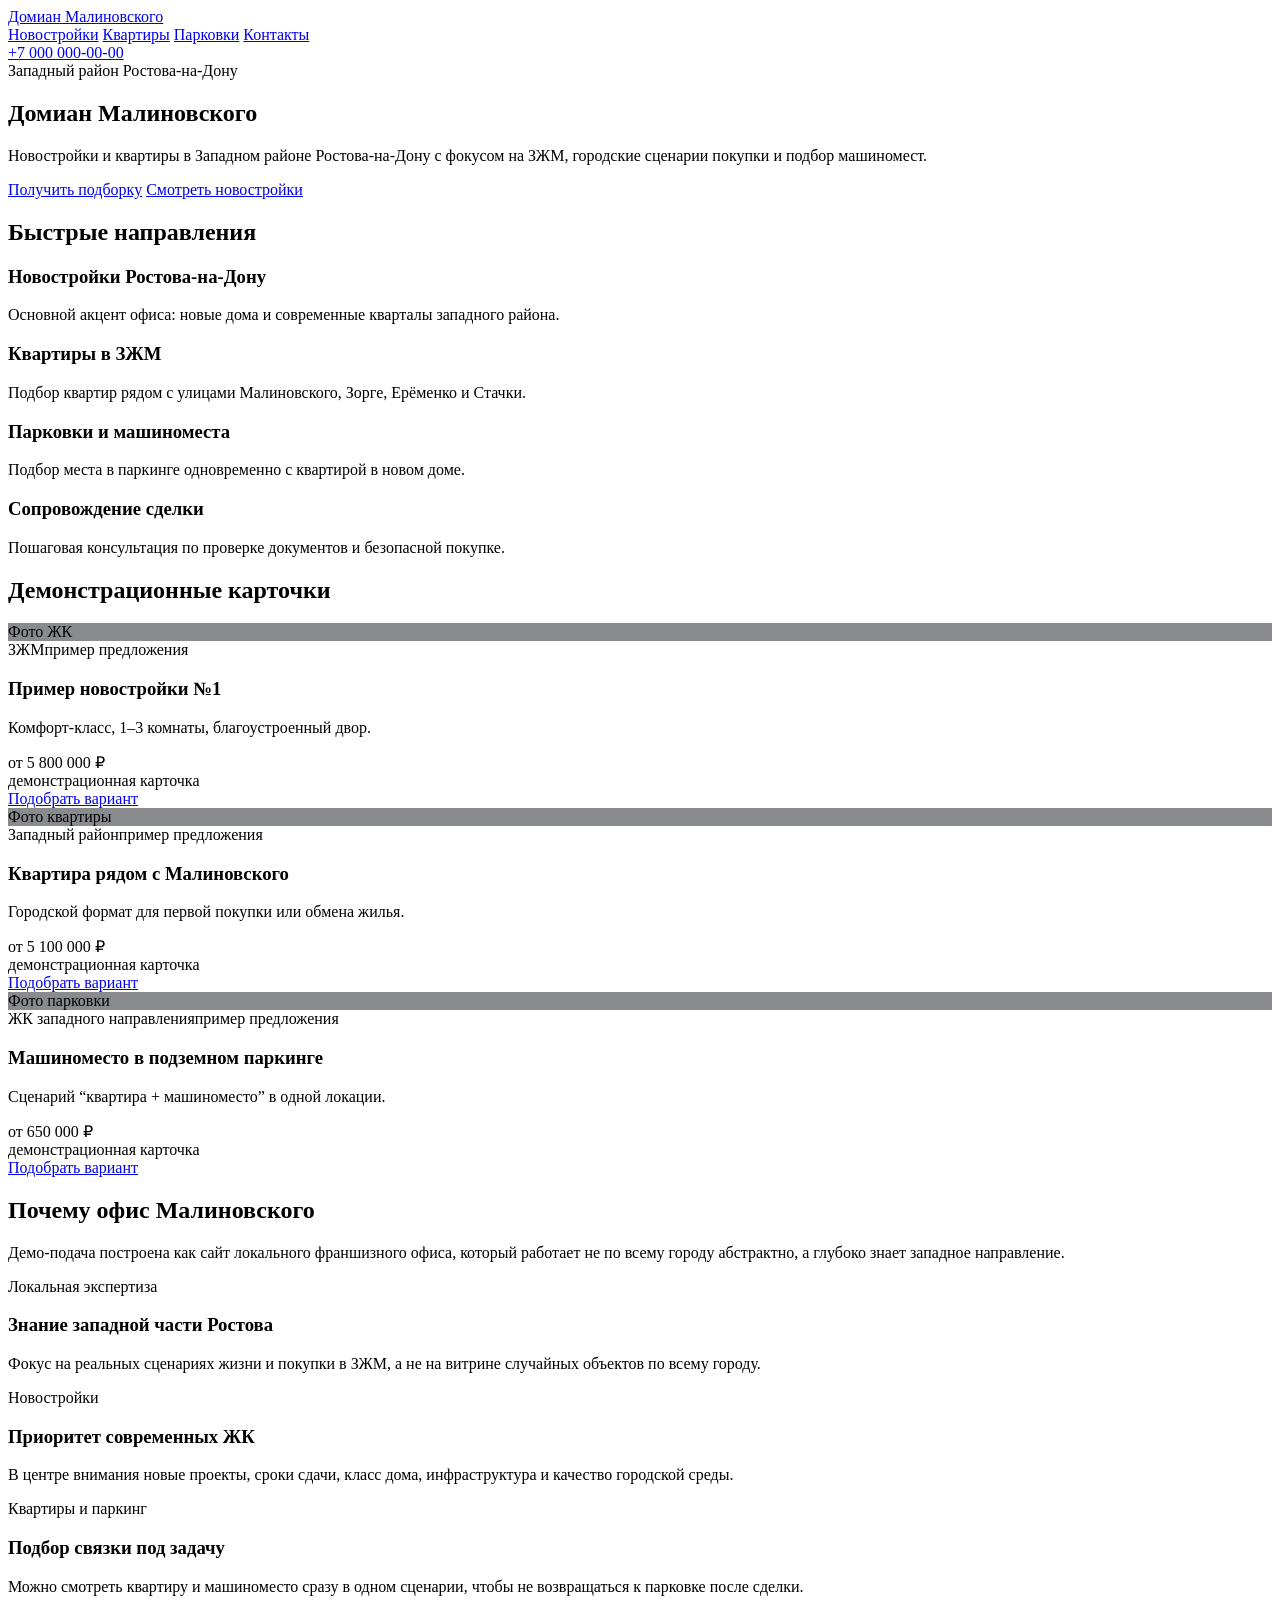
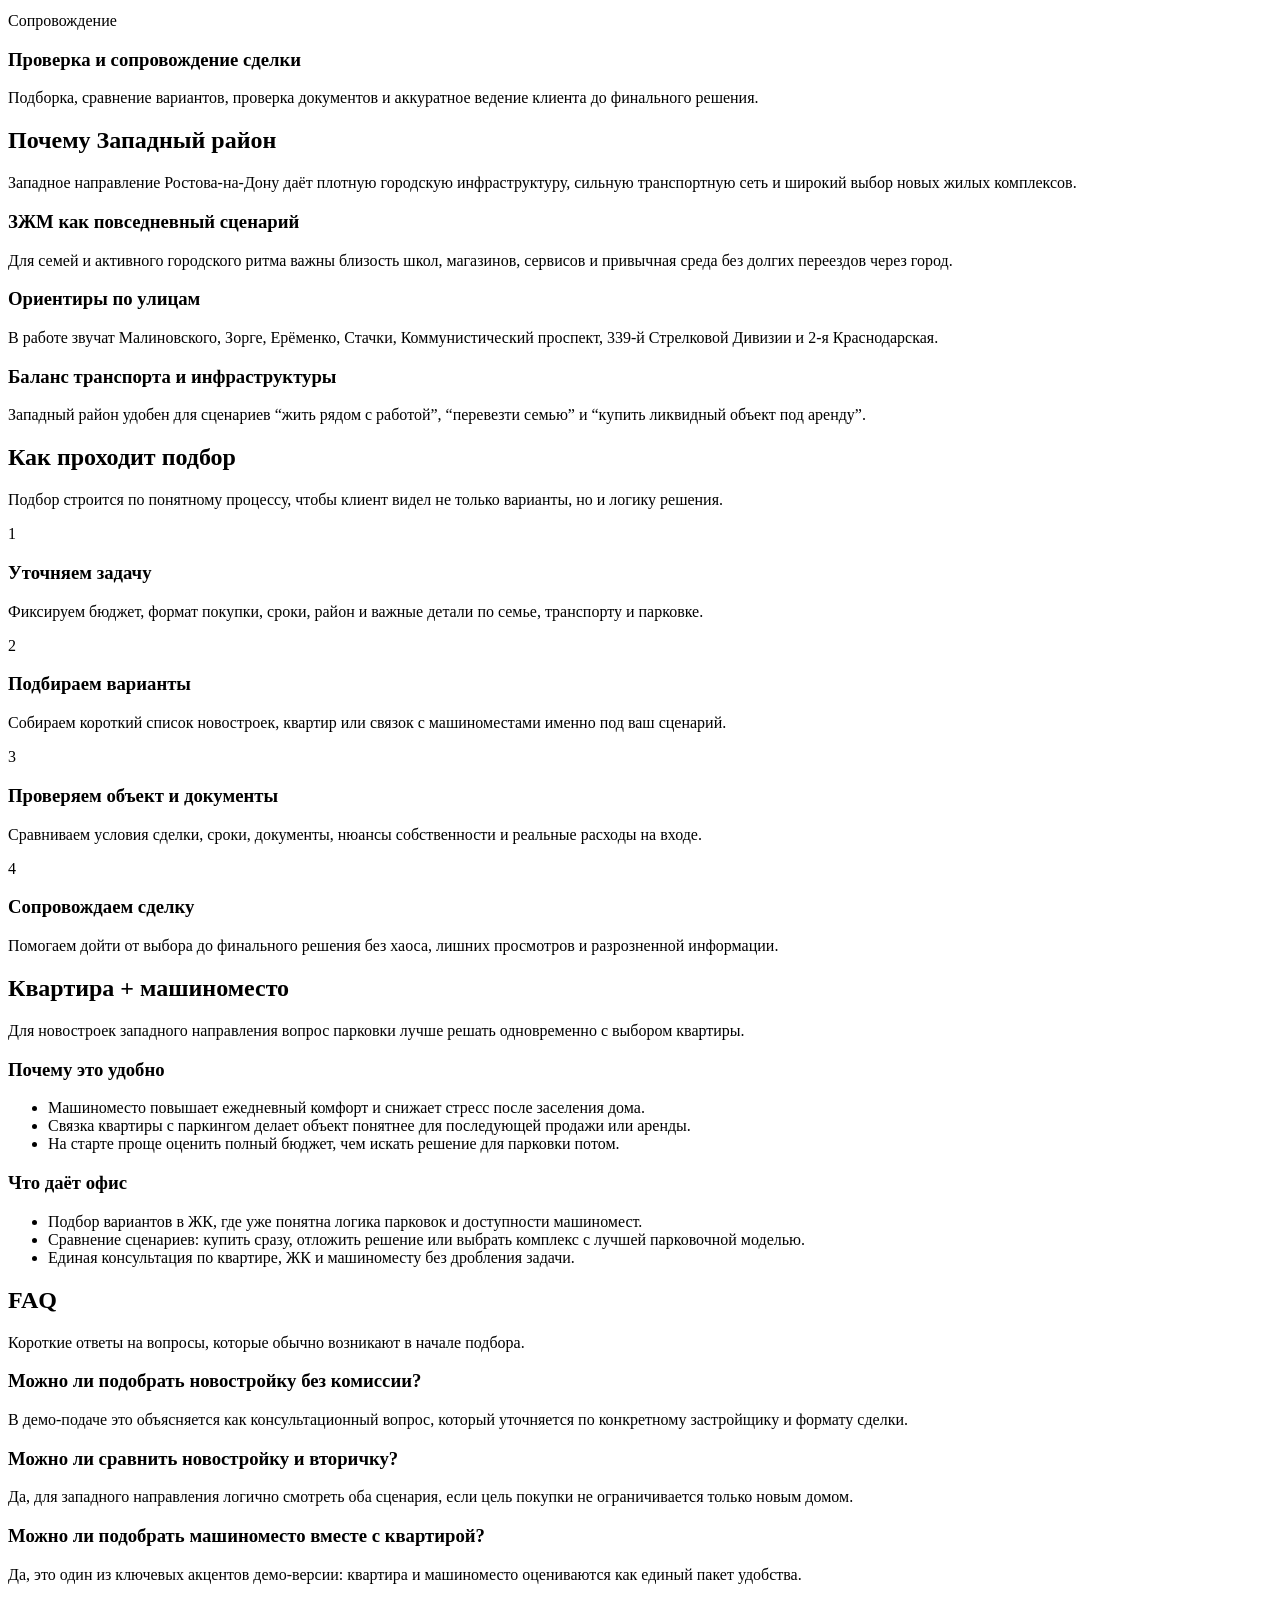
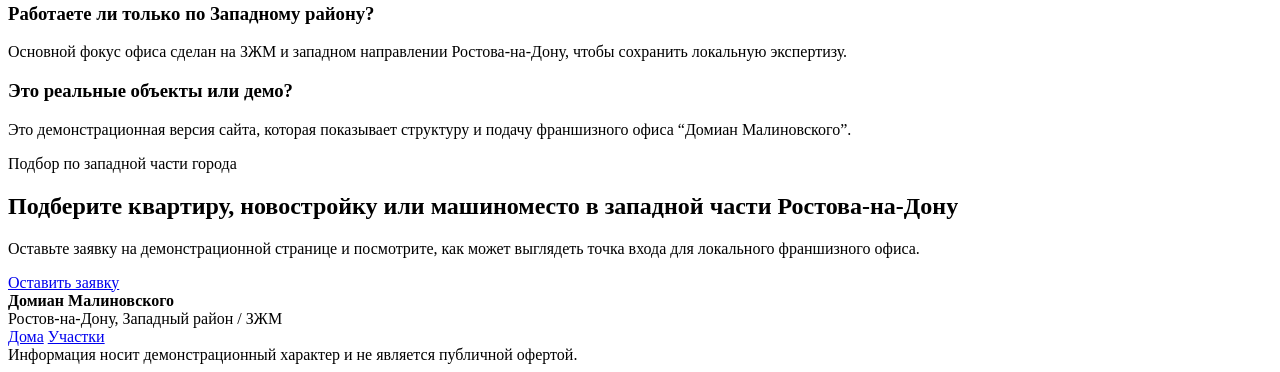
==== index.html @ feadd596 "mal" ====
<!doctype html>
<html lang="ru">
<head>
  <meta charset="UTF-8">
  <meta name="viewport" content="width=device-width,initial-scale=1">
  <title>Домиан Малиновского — новостройки и квартиры в ЗЖМ</title>
  <meta name="description" content="Домиан Малиновского: новостройки, квартиры и машиноместа в Западном районе Ростова-на-Дону.">
  <link rel="stylesheet" href="assets/css/demo-malinovskogo.css">
</head>
<body class="page-home">
  <header class="site-header">
    <div class="container site-header__row">
      <a class="logo" href="index.html">Домиан Малиновского</a>
      <nav class="nav" aria-label="Основная навигация">
        <a href="newbuilds.html">Новостройки</a>
        <a href="apartments.html">Квартиры</a>
        <a href="parkings.html">Парковки</a>
        <a href="contacts.html">Контакты</a>
      </nav>
      <a class="contact" href="tel:+70000000000">+7 000 000-00-00</a>
    </div>
  </header>

  <main>
    <section class="page-hero hero-cover">
      <div class="container page-hero__content hero-cover__content">
        <span class="eyebrow">Западный район Ростова-на-Дону</span>
        <h1>Домиан Малиновского</h1>
        <p class="lead">Новостройки и квартиры в Западном районе Ростова-на-Дону с фокусом на ЗЖМ, городские сценарии покупки и подбор машиномест.</p>
        <div class="btn-row">
          <a class="btn" href="contacts.html#request">Получить подборку</a>
          <a class="btn secondary" href="newbuilds.html">Смотреть новостройки</a>
        </div>
      </div>
    </section>

    <section class="section legacy-intro">
      <div class="container">
        <h2>Быстрые направления</h2>
        <div class="grid grid-4">
          <article class="feature-card"><h3>Новостройки Ростова-на-Дону</h3><p>Основной акцент офиса: новые дома и современные кварталы западного района.</p></article>
          <article class="feature-card"><h3>Квартиры в ЗЖМ</h3><p>Подбор квартир рядом с улицами Малиновского, Зорге, Ерёменко и Стачки.</p></article>
          <article class="feature-card"><h3>Парковки и машиноместа</h3><p>Подбор места в паркинге одновременно с квартирой в новом доме.</p></article>
          <article class="feature-card"><h3>Сопровождение сделки</h3><p>Пошаговая консультация по проверке документов и безопасной покупке.</p></article>
        </div>
      </div>
    </section>

    <section class="section">
      <div class="container">
        <h2>Демонстрационные карточки</h2>
        <div class="grid grid-3">
          <article class="feature-card object-card">
            <div class="object-card__img has-photo" style="background-image:linear-gradient(rgba(8,12,20,.48),rgba(8,12,20,.48)),url('https://images.pexels.com/photos/1918291/pexels-photo-1918291.jpeg?auto=compress&cs=tinysrgb&w=1200');">Фото ЖК</div>
            <div class="tag-row"><span class="tag">ЗЖМ</span><span class="tag">пример предложения</span></div>
            <h3>Пример новостройки №1</h3>
            <p>Комфорт-класс, 1–3 комнаты, благоустроенный двор.</p>
            <div class="object-card__price">от 5 800 000 ₽</div>
            <div class="object-card__note">демонстрационная карточка</div>
            <a class="btn" href="contacts.html#request">Подобрать вариант</a>
          </article>
          <article class="feature-card object-card">
            <div class="object-card__img has-photo" style="background-image:linear-gradient(rgba(8,12,20,.48),rgba(8,12,20,.48)),url('https://images.pexels.com/photos/1396122/pexels-photo-1396122.jpeg?auto=compress&cs=tinysrgb&w=1200');">Фото квартиры</div>
            <div class="tag-row"><span class="tag">Западный район</span><span class="tag">пример предложения</span></div>
            <h3>Квартира рядом с Малиновского</h3>
            <p>Городской формат для первой покупки или обмена жилья.</p>
            <div class="object-card__price">от 5 100 000 ₽</div>
            <div class="object-card__note">демонстрационная карточка</div>
            <a class="btn" href="contacts.html#request">Подобрать вариант</a>
          </article>
          <article class="feature-card object-card">
            <div class="object-card__img has-photo" style="background-image:linear-gradient(rgba(8,12,20,.48),rgba(8,12,20,.48)),url('https://images.pexels.com/photos/753876/pexels-photo-753876.jpeg?auto=compress&cs=tinysrgb&w=1200');">Фото парковки</div>
            <div class="tag-row"><span class="tag">ЖК западного направления</span><span class="tag">пример предложения</span></div>
            <h3>Машиноместо в подземном паркинге</h3>
            <p>Сценарий “квартира + машиноместо” в одной локации.</p>
            <div class="object-card__price">от 650 000 ₽</div>
            <div class="object-card__note">демонстрационная карточка</div>
            <a class="btn" href="contacts.html#request">Подобрать вариант</a>
          </article>
        </div>
      </div>
    </section>

    <section class="section content-section">
      <div class="container">
        <div class="section-header">
          <h2>Почему офис Малиновского</h2>
          <p class="lead">Демо-подача построена как сайт локального франшизного офиса, который работает не по всему городу абстрактно, а глубоко знает западное направление.</p>
        </div>
        <div class="grid grid-4 feature-grid">
          <article class="feature-card">
            <span class="tagline">Локальная экспертиза</span>
            <h3>Знание западной части Ростова</h3>
            <p>Фокус на реальных сценариях жизни и покупки в ЗЖМ, а не на витрине случайных объектов по всему городу.</p>
          </article>
          <article class="feature-card">
            <span class="tagline">Новостройки</span>
            <h3>Приоритет современных ЖК</h3>
            <p>В центре внимания новые проекты, сроки сдачи, класс дома, инфраструктура и качество городской среды.</p>
          </article>
          <article class="feature-card">
            <span class="tagline">Квартиры и паркинг</span>
            <h3>Подбор связки под задачу</h3>
            <p>Можно смотреть квартиру и машиноместо сразу в одном сценарии, чтобы не возвращаться к парковке после сделки.</p>
          </article>
          <article class="feature-card">
            <span class="tagline">Сопровождение</span>
            <h3>Проверка и сопровождение сделки</h3>
            <p>Подборка, сравнение вариантов, проверка документов и аккуратное ведение клиента до финального решения.</p>
          </article>
        </div>
      </div>
    </section>

    <section class="section">
      <div class="container">
        <div class="section-header">
          <h2>Почему Западный район</h2>
          <p class="lead">Западное направление Ростова-на-Дону даёт плотную городскую инфраструктуру, сильную транспортную сеть и широкий выбор новых жилых комплексов.</p>
        </div>
        <div class="grid grid-3">
          <article class="feature-card">
            <h3>ЗЖМ как повседневный сценарий</h3>
            <p>Для семей и активного городского ритма важны близость школ, магазинов, сервисов и привычная среда без долгих переездов через город.</p>
          </article>
          <article class="feature-card">
            <h3>Ориентиры по улицам</h3>
            <p>В работе звучат Малиновского, Зорге, Ерёменко, Стачки, Коммунистический проспект, 339-й Стрелковой Дивизии и 2-я Краснодарская.</p>
          </article>
          <article class="feature-card">
            <h3>Баланс транспорта и инфраструктуры</h3>
            <p>Западный район удобен для сценариев “жить рядом с работой”, “перевезти семью” и “купить ликвидный объект под аренду”.</p>
          </article>
        </div>
      </div>
    </section>

    <section class="section content-section">
      <div class="container">
        <div class="section-header">
          <h2>Как проходит подбор</h2>
          <p class="lead">Подбор строится по понятному процессу, чтобы клиент видел не только варианты, но и логику решения.</p>
        </div>
        <div class="steps">
          <article class="step-card">
            <div class="step-card__num">1</div>
            <h3>Уточняем задачу</h3>
            <p>Фиксируем бюджет, формат покупки, сроки, район и важные детали по семье, транспорту и парковке.</p>
          </article>
          <article class="step-card">
            <div class="step-card__num">2</div>
            <h3>Подбираем варианты</h3>
            <p>Собираем короткий список новостроек, квартир или связок с машиноместами именно под ваш сценарий.</p>
          </article>
          <article class="step-card">
            <div class="step-card__num">3</div>
            <h3>Проверяем объект и документы</h3>
            <p>Сравниваем условия сделки, сроки, документы, нюансы собственности и реальные расходы на входе.</p>
          </article>
          <article class="step-card">
            <div class="step-card__num">4</div>
            <h3>Сопровождаем сделку</h3>
            <p>Помогаем дойти от выбора до финального решения без хаоса, лишних просмотров и разрозненной информации.</p>
          </article>
        </div>
      </div>
    </section>

    <section class="section">
      <div class="container">
        <div class="section-header">
          <h2>Квартира + машиноместо</h2>
          <p class="lead">Для новостроек западного направления вопрос парковки лучше решать одновременно с выбором квартиры.</p>
        </div>
        <div class="grid grid-2">
          <article class="comparison-card">
            <h3>Почему это удобно</h3>
            <ul class="check-list">
              <li>Машиноместо повышает ежедневный комфорт и снижает стресс после заселения дома.</li>
              <li>Связка квартиры с паркингом делает объект понятнее для последующей продажи или аренды.</li>
              <li>На старте проще оценить полный бюджет, чем искать решение для парковки потом.</li>
            </ul>
          </article>
          <article class="comparison-card">
            <h3>Что даёт офис</h3>
            <ul class="check-list">
              <li>Подбор вариантов в ЖК, где уже понятна логика парковок и доступности машиномест.</li>
              <li>Сравнение сценариев: купить сразу, отложить решение или выбрать комплекс с лучшей парковочной моделью.</li>
              <li>Единая консультация по квартире, ЖК и машиноместу без дробления задачи.</li>
            </ul>
          </article>
        </div>
      </div>
    </section>

    <section class="section content-section">
      <div class="container">
        <div class="section-header">
          <h2>FAQ</h2>
          <p class="lead">Короткие ответы на вопросы, которые обычно возникают в начале подбора.</p>
        </div>
        <div class="faq">
          <article class="faq-item">
            <h3>Можно ли подобрать новостройку без комиссии?</h3>
            <p>В демо-подаче это объясняется как консультационный вопрос, который уточняется по конкретному застройщику и формату сделки.</p>
          </article>
          <article class="faq-item">
            <h3>Можно ли сравнить новостройку и вторичку?</h3>
            <p>Да, для западного направления логично смотреть оба сценария, если цель покупки не ограничивается только новым домом.</p>
          </article>
          <article class="faq-item">
            <h3>Можно ли подобрать машиноместо вместе с квартирой?</h3>
            <p>Да, это один из ключевых акцентов демо-версии: квартира и машиноместо оцениваются как единый пакет удобства.</p>
          </article>
          <article class="faq-item">
            <h3>Работаете ли только по Западному району?</h3>
            <p>Основной фокус офиса сделан на ЗЖМ и западном направлении Ростова-на-Дону, чтобы сохранить локальную экспертизу.</p>
          </article>
          <article class="faq-item">
            <h3>Это реальные объекты или демо?</h3>
            <p>Это демонстрационная версия сайта, которая показывает структуру и подачу франшизного офиса “Домиан Малиновского”.</p>
          </article>
        </div>
      </div>
    </section>

    <section class="prefooter-cover">
      <div class="container prefooter-cover__inner">
        <span class="eyebrow">Подбор по западной части города</span>
        <h2>Подберите квартиру, новостройку или машиноместо в западной части Ростова-на-Дону</h2>
        <p class="lead">Оставьте заявку на демонстрационной странице и посмотрите, как может выглядеть точка входа для локального франшизного офиса.</p>
        <div class="btn-row">
          <a class="btn" href="contacts.html#request">Оставить заявку</a>
        </div>
      </div>
    </section>
  </main>

  <footer class="footer">
    <div class="container footer__row">
      <div>
        <strong>Домиан Малиновского</strong><br>
        <span class="small">Ростов-на-Дону, Западный район / ЗЖМ</span>
        <div class="other-links">
          <a href="houses.html">Дома</a>
          <a href="lands.html">Участки</a>
        </div>
      </div>
      <div class="small">Информация носит демонстрационный характер и не является публичной офертой.</div>
    </div>
  </footer>
</body>
</html>
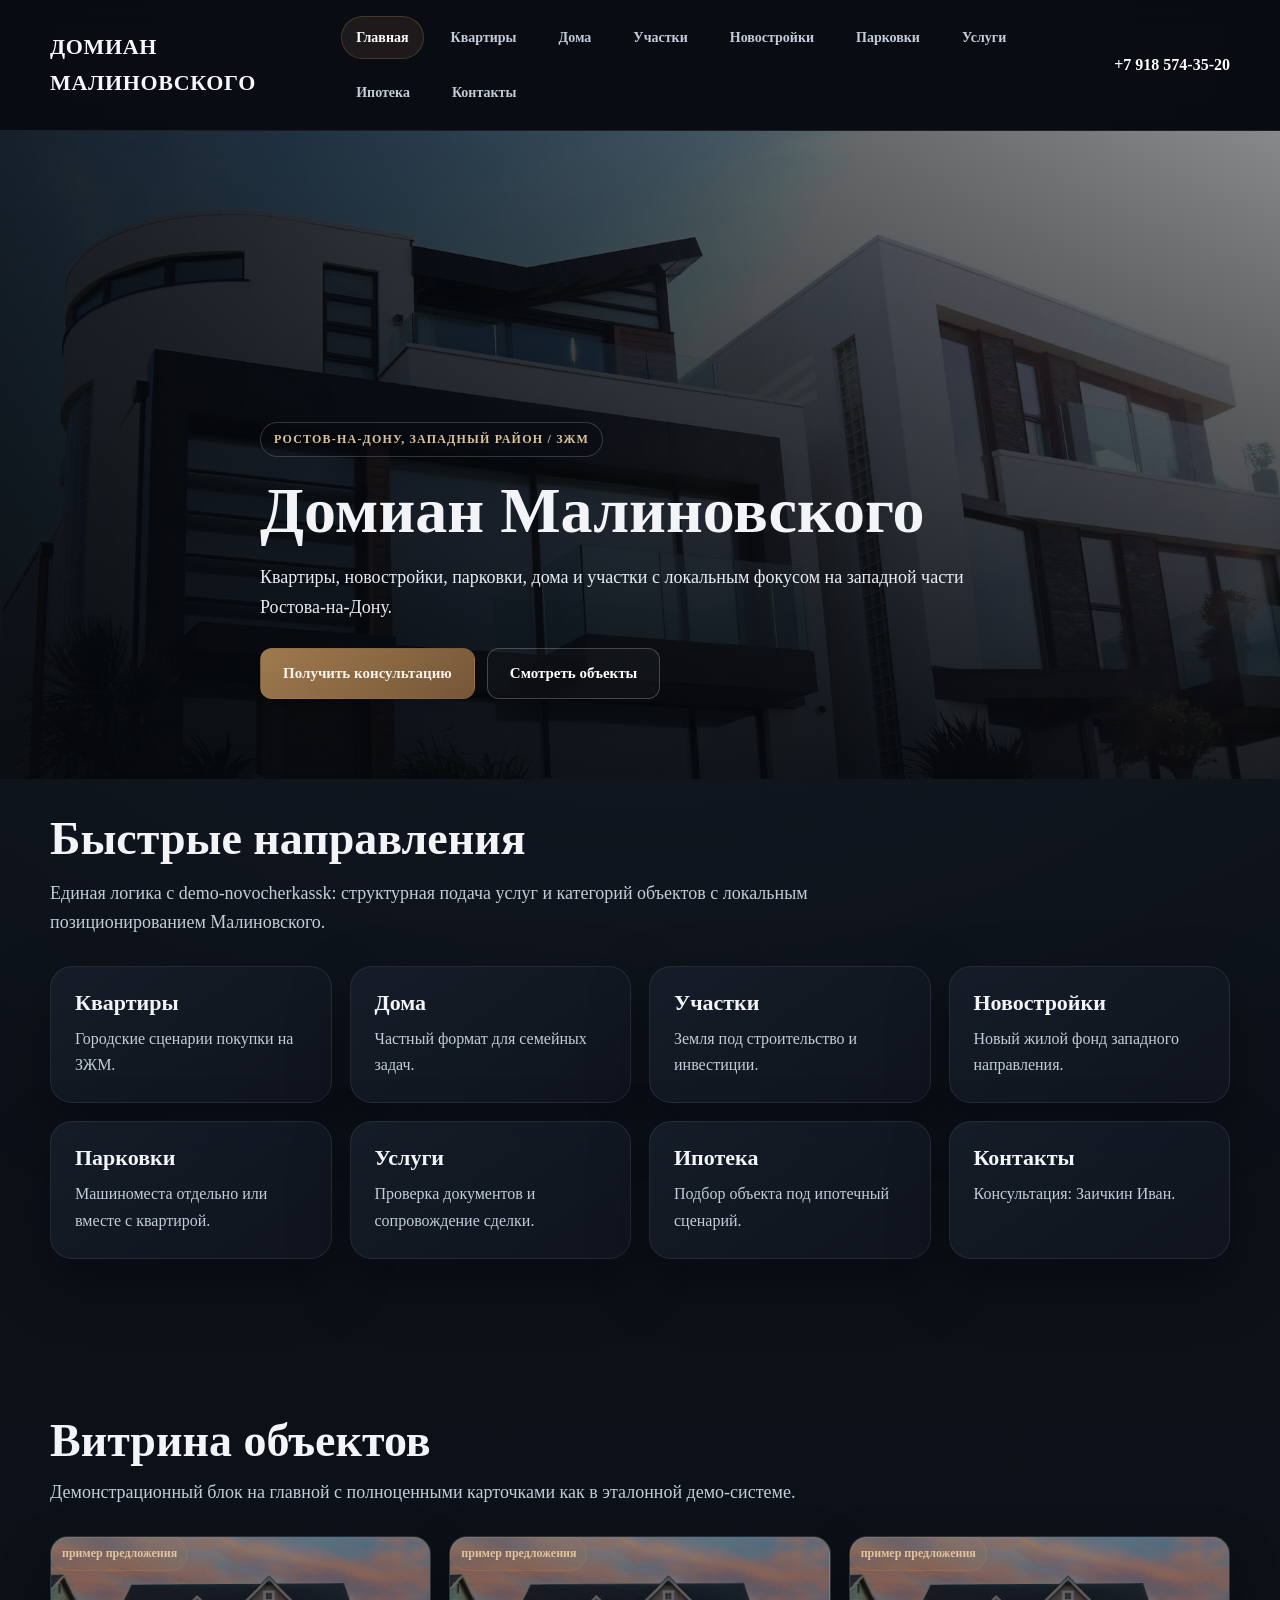
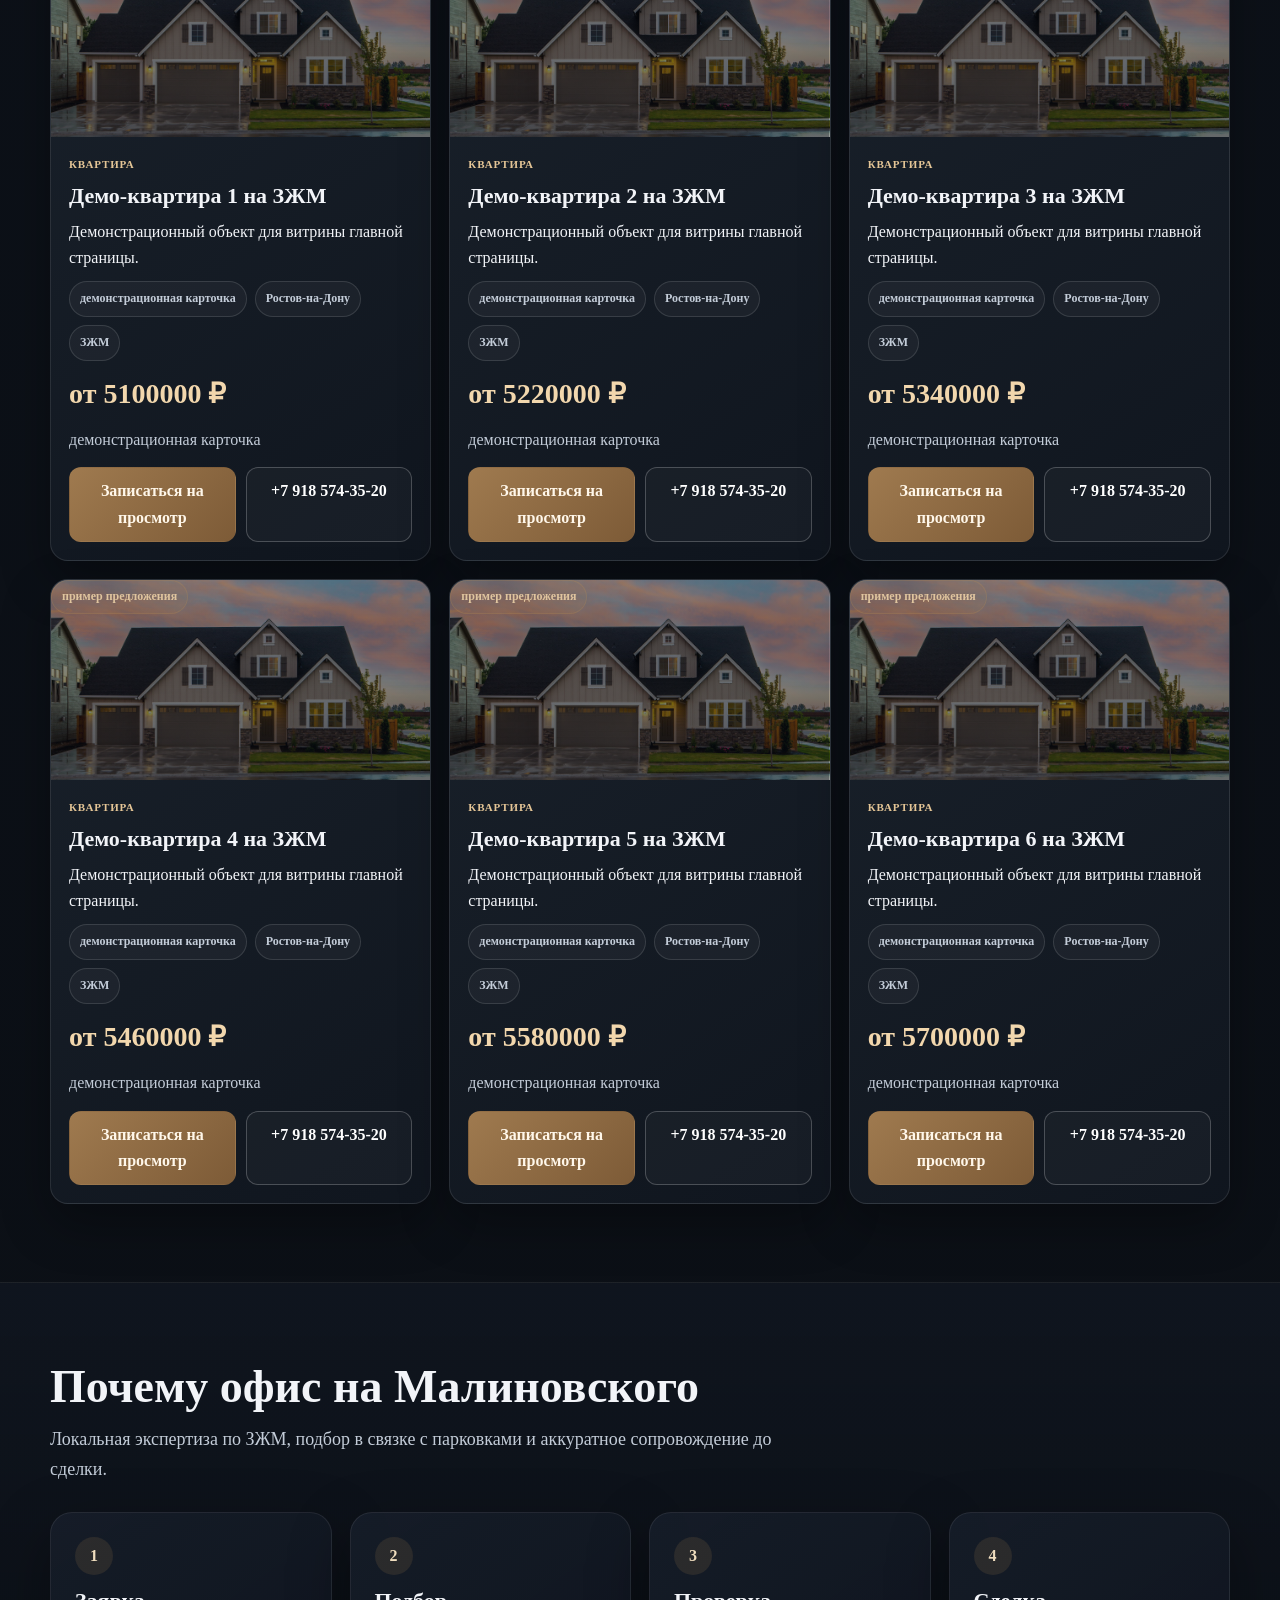
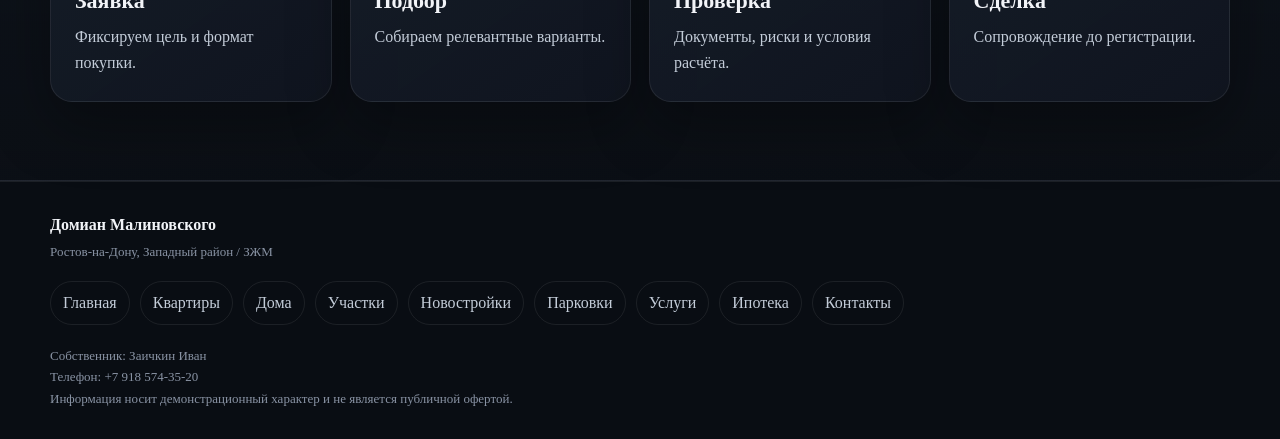
==== commit 8cb065bb: "545" ====
--- a/index.html
+++ b/index.html
@@ -1,253 +1 @@
-<!doctype html>
-<html lang="ru">
-<head>
-  <meta charset="UTF-8">
-  <meta name="viewport" content="width=device-width,initial-scale=1">
-  <title>Домиан Малиновского — новостройки и квартиры в ЗЖМ</title>
-  <meta name="description" content="Домиан Малиновского: новостройки, квартиры и машиноместа в Западном районе Ростова-на-Дону.">
-  <link rel="stylesheet" href="assets/css/demo-malinovskogo.css">
-</head>
-<body class="page-home">
-  <header class="site-header">
-    <div class="container site-header__row">
-      <a class="logo" href="index.html">Домиан Малиновского</a>
-      <nav class="nav" aria-label="Основная навигация">
-        <a href="newbuilds.html">Новостройки</a>
-        <a href="apartments.html">Квартиры</a>
-        <a href="parkings.html">Парковки</a>
-        <a href="contacts.html">Контакты</a>
-      </nav>
-      <a class="contact" href="tel:+70000000000">+7 000 000-00-00</a>
-    </div>
-  </header>
-
-  <main>
-    <section class="page-hero hero-cover">
-      <div class="container page-hero__content hero-cover__content">
-        <span class="eyebrow">Западный район Ростова-на-Дону</span>
-        <h1>Домиан Малиновского</h1>
-        <p class="lead">Новостройки и квартиры в Западном районе Ростова-на-Дону с фокусом на ЗЖМ, городские сценарии покупки и подбор машиномест.</p>
-        <div class="btn-row">
-          <a class="btn" href="contacts.html#request">Получить подборку</a>
-          <a class="btn secondary" href="newbuilds.html">Смотреть новостройки</a>
-        </div>
-      </div>
-    </section>
-
-    <section class="section legacy-intro">
-      <div class="container">
-        <h2>Быстрые направления</h2>
-        <div class="grid grid-4">
-          <article class="feature-card"><h3>Новостройки Ростова-на-Дону</h3><p>Основной акцент офиса: новые дома и современные кварталы западного района.</p></article>
-          <article class="feature-card"><h3>Квартиры в ЗЖМ</h3><p>Подбор квартир рядом с улицами Малиновского, Зорге, Ерёменко и Стачки.</p></article>
-          <article class="feature-card"><h3>Парковки и машиноместа</h3><p>Подбор места в паркинге одновременно с квартирой в новом доме.</p></article>
-          <article class="feature-card"><h3>Сопровождение сделки</h3><p>Пошаговая консультация по проверке документов и безопасной покупке.</p></article>
-        </div>
-      </div>
-    </section>
-
-    <section class="section">
-      <div class="container">
-        <h2>Демонстрационные карточки</h2>
-        <div class="grid grid-3">
-          <article class="feature-card object-card">
-            <div class="object-card__img has-photo" style="background-image:linear-gradient(rgba(8,12,20,.48),rgba(8,12,20,.48)),url('https://images.pexels.com/photos/1918291/pexels-photo-1918291.jpeg?auto=compress&cs=tinysrgb&w=1200');">Фото ЖК</div>
-            <div class="tag-row"><span class="tag">ЗЖМ</span><span class="tag">пример предложения</span></div>
-            <h3>Пример новостройки №1</h3>
-            <p>Комфорт-класс, 1–3 комнаты, благоустроенный двор.</p>
-            <div class="object-card__price">от 5 800 000 ₽</div>
-            <div class="object-card__note">демонстрационная карточка</div>
-            <a class="btn" href="contacts.html#request">Подобрать вариант</a>
-          </article>
-          <article class="feature-card object-card">
-            <div class="object-card__img has-photo" style="background-image:linear-gradient(rgba(8,12,20,.48),rgba(8,12,20,.48)),url('https://images.pexels.com/photos/1396122/pexels-photo-1396122.jpeg?auto=compress&cs=tinysrgb&w=1200');">Фото квартиры</div>
-            <div class="tag-row"><span class="tag">Западный район</span><span class="tag">пример предложения</span></div>
-            <h3>Квартира рядом с Малиновского</h3>
-            <p>Городской формат для первой покупки или обмена жилья.</p>
-            <div class="object-card__price">от 5 100 000 ₽</div>
-            <div class="object-card__note">демонстрационная карточка</div>
-            <a class="btn" href="contacts.html#request">Подобрать вариант</a>
-          </article>
-          <article class="feature-card object-card">
-            <div class="object-card__img has-photo" style="background-image:linear-gradient(rgba(8,12,20,.48),rgba(8,12,20,.48)),url('https://images.pexels.com/photos/753876/pexels-photo-753876.jpeg?auto=compress&cs=tinysrgb&w=1200');">Фото парковки</div>
-            <div class="tag-row"><span class="tag">ЖК западного направления</span><span class="tag">пример предложения</span></div>
-            <h3>Машиноместо в подземном паркинге</h3>
-            <p>Сценарий “квартира + машиноместо” в одной локации.</p>
-            <div class="object-card__price">от 650 000 ₽</div>
-            <div class="object-card__note">демонстрационная карточка</div>
-            <a class="btn" href="contacts.html#request">Подобрать вариант</a>
-          </article>
-        </div>
-      </div>
-    </section>
-
-    <section class="section content-section">
-      <div class="container">
-        <div class="section-header">
-          <h2>Почему офис Малиновского</h2>
-          <p class="lead">Демо-подача построена как сайт локального франшизного офиса, который работает не по всему городу абстрактно, а глубоко знает западное направление.</p>
-        </div>
-        <div class="grid grid-4 feature-grid">
-          <article class="feature-card">
-            <span class="tagline">Локальная экспертиза</span>
-            <h3>Знание западной части Ростова</h3>
-            <p>Фокус на реальных сценариях жизни и покупки в ЗЖМ, а не на витрине случайных объектов по всему городу.</p>
-          </article>
-          <article class="feature-card">
-            <span class="tagline">Новостройки</span>
-            <h3>Приоритет современных ЖК</h3>
-            <p>В центре внимания новые проекты, сроки сдачи, класс дома, инфраструктура и качество городской среды.</p>
-          </article>
-          <article class="feature-card">
-            <span class="tagline">Квартиры и паркинг</span>
-            <h3>Подбор связки под задачу</h3>
-            <p>Можно смотреть квартиру и машиноместо сразу в одном сценарии, чтобы не возвращаться к парковке после сделки.</p>
-          </article>
-          <article class="feature-card">
-            <span class="tagline">Сопровождение</span>
-            <h3>Проверка и сопровождение сделки</h3>
-            <p>Подборка, сравнение вариантов, проверка документов и аккуратное ведение клиента до финального решения.</p>
-          </article>
-        </div>
-      </div>
-    </section>
-
-    <section class="section">
-      <div class="container">
-        <div class="section-header">
-          <h2>Почему Западный район</h2>
-          <p class="lead">Западное направление Ростова-на-Дону даёт плотную городскую инфраструктуру, сильную транспортную сеть и широкий выбор новых жилых комплексов.</p>
-        </div>
-        <div class="grid grid-3">
-          <article class="feature-card">
-            <h3>ЗЖМ как повседневный сценарий</h3>
-            <p>Для семей и активного городского ритма важны близость школ, магазинов, сервисов и привычная среда без долгих переездов через город.</p>
-          </article>
-          <article class="feature-card">
-            <h3>Ориентиры по улицам</h3>
-            <p>В работе звучат Малиновского, Зорге, Ерёменко, Стачки, Коммунистический проспект, 339-й Стрелковой Дивизии и 2-я Краснодарская.</p>
-          </article>
-          <article class="feature-card">
-            <h3>Баланс транспорта и инфраструктуры</h3>
-            <p>Западный район удобен для сценариев “жить рядом с работой”, “перевезти семью” и “купить ликвидный объект под аренду”.</p>
-          </article>
-        </div>
-      </div>
-    </section>
-
-    <section class="section content-section">
-      <div class="container">
-        <div class="section-header">
-          <h2>Как проходит подбор</h2>
-          <p class="lead">Подбор строится по понятному процессу, чтобы клиент видел не только варианты, но и логику решения.</p>
-        </div>
-        <div class="steps">
-          <article class="step-card">
-            <div class="step-card__num">1</div>
-            <h3>Уточняем задачу</h3>
-            <p>Фиксируем бюджет, формат покупки, сроки, район и важные детали по семье, транспорту и парковке.</p>
-          </article>
-          <article class="step-card">
-            <div class="step-card__num">2</div>
-            <h3>Подбираем варианты</h3>
-            <p>Собираем короткий список новостроек, квартир или связок с машиноместами именно под ваш сценарий.</p>
-          </article>
-          <article class="step-card">
-            <div class="step-card__num">3</div>
-            <h3>Проверяем объект и документы</h3>
-            <p>Сравниваем условия сделки, сроки, документы, нюансы собственности и реальные расходы на входе.</p>
-          </article>
-          <article class="step-card">
-            <div class="step-card__num">4</div>
-            <h3>Сопровождаем сделку</h3>
-            <p>Помогаем дойти от выбора до финального решения без хаоса, лишних просмотров и разрозненной информации.</p>
-          </article>
-        </div>
-      </div>
-    </section>
-
-    <section class="section">
-      <div class="container">
-        <div class="section-header">
-          <h2>Квартира + машиноместо</h2>
-          <p class="lead">Для новостроек западного направления вопрос парковки лучше решать одновременно с выбором квартиры.</p>
-        </div>
-        <div class="grid grid-2">
-          <article class="comparison-card">
-            <h3>Почему это удобно</h3>
-            <ul class="check-list">
-              <li>Машиноместо повышает ежедневный комфорт и снижает стресс после заселения дома.</li>
-              <li>Связка квартиры с паркингом делает объект понятнее для последующей продажи или аренды.</li>
-              <li>На старте проще оценить полный бюджет, чем искать решение для парковки потом.</li>
-            </ul>
-          </article>
-          <article class="comparison-card">
-            <h3>Что даёт офис</h3>
-            <ul class="check-list">
-              <li>Подбор вариантов в ЖК, где уже понятна логика парковок и доступности машиномест.</li>
-              <li>Сравнение сценариев: купить сразу, отложить решение или выбрать комплекс с лучшей парковочной моделью.</li>
-              <li>Единая консультация по квартире, ЖК и машиноместу без дробления задачи.</li>
-            </ul>
-          </article>
-        </div>
-      </div>
-    </section>
-
-    <section class="section content-section">
-      <div class="container">
-        <div class="section-header">
-          <h2>FAQ</h2>
-          <p class="lead">Короткие ответы на вопросы, которые обычно возникают в начале подбора.</p>
-        </div>
-        <div class="faq">
-          <article class="faq-item">
-            <h3>Можно ли подобрать новостройку без комиссии?</h3>
-            <p>В демо-подаче это объясняется как консультационный вопрос, который уточняется по конкретному застройщику и формату сделки.</p>
-          </article>
-          <article class="faq-item">
-            <h3>Можно ли сравнить новостройку и вторичку?</h3>
-            <p>Да, для западного направления логично смотреть оба сценария, если цель покупки не ограничивается только новым домом.</p>
-          </article>
-          <article class="faq-item">
-            <h3>Можно ли подобрать машиноместо вместе с квартирой?</h3>
-            <p>Да, это один из ключевых акцентов демо-версии: квартира и машиноместо оцениваются как единый пакет удобства.</p>
-          </article>
-          <article class="faq-item">
-            <h3>Работаете ли только по Западному району?</h3>
-            <p>Основной фокус офиса сделан на ЗЖМ и западном направлении Ростова-на-Дону, чтобы сохранить локальную экспертизу.</p>
-          </article>
-          <article class="faq-item">
-            <h3>Это реальные объекты или демо?</h3>
-            <p>Это демонстрационная версия сайта, которая показывает структуру и подачу франшизного офиса “Домиан Малиновского”.</p>
-          </article>
-        </div>
-      </div>
-    </section>
-
-    <section class="prefooter-cover">
-      <div class="container prefooter-cover__inner">
-        <span class="eyebrow">Подбор по западной части города</span>
-        <h2>Подберите квартиру, новостройку или машиноместо в западной части Ростова-на-Дону</h2>
-        <p class="lead">Оставьте заявку на демонстрационной странице и посмотрите, как может выглядеть точка входа для локального франшизного офиса.</p>
-        <div class="btn-row">
-          <a class="btn" href="contacts.html#request">Оставить заявку</a>
-        </div>
-      </div>
-    </section>
-  </main>
-
-  <footer class="footer">
-    <div class="container footer__row">
-      <div>
-        <strong>Домиан Малиновского</strong><br>
-        <span class="small">Ростов-на-Дону, Западный район / ЗЖМ</span>
-        <div class="other-links">
-          <a href="houses.html">Дома</a>
-          <a href="lands.html">Участки</a>
-        </div>
-      </div>
-      <div class="small">Информация носит демонстрационный характер и не является публичной офертой.</div>
-    </div>
-  </footer>
-</body>
-</html>
+<!doctype html><html lang='ru'><head><meta charset='UTF-8'><meta name='viewport' content='width=device-width,initial-scale=1'><title>Домиан Малиновского — недвижимость в Ростове-на-Дону</title><meta name='description' content='Демо-версия офиса на Малиновского: квартиры, дома, участки, новостройки, парковки, услуги и ипотека.'><link rel='stylesheet' href='assets/css/demo-malinovskogo.css'></head><body class='page-home'><header class='site-header'><div class='container site-header__row'><a class='logo' href='index.html'>Домиан Малиновского</a><nav class='nav' aria-label='Основная навигация'><a class='active' href='index.html'>Главная</a><a href='apartments.html'>Квартиры</a><a href='houses.html'>Дома</a><a href='lands.html'>Участки</a><a href='newbuilds.html'>Новостройки</a><a href='parkings.html'>Парковки</a><a href='services.html'>Услуги</a><a href='mortgage.html'>Ипотека</a><a href='contacts.html'>Контакты</a></nav><a class='contact' href='tel:+79185743520'>+7 918 574-35-20</a></div></header><main><section class='page-hero hero-cover'><div class='container page-hero__content hero-cover__content'><span class='eyebrow'>Ростов-на-Дону, Западный район / ЗЖМ</span><h1>Домиан Малиновского</h1><p class='lead'>Квартиры, новостройки, парковки, дома и участки с локальным фокусом на западной части Ростова-на-Дону.</p><div class='btn-row'><a class='btn' href='tel:+79185743520'>Получить консультацию</a><a class='btn secondary' href='apartments.html'>Смотреть объекты</a></div></div></section><section class='section legacy-intro'><div class='container'><div class='section-header'><h2>Быстрые направления</h2><p class='lead'>Единая логика с demo-novocherkassk: структурная подача услуг и категорий объектов с локальным позиционированием Малиновского.</p></div><div class='feature-grid'><article class='feature-card'><h3>Квартиры</h3><p>Городские сценарии покупки на ЗЖМ.</p></article><article class='feature-card'><h3>Дома</h3><p>Частный формат для семейных задач.</p></article><article class='feature-card'><h3>Участки</h3><p>Земля под строительство и инвестиции.</p></article><article class='feature-card'><h3>Новостройки</h3><p>Новый жилой фонд западного направления.</p></article><article class='feature-card'><h3>Парковки</h3><p>Машиноместа отдельно или вместе с квартирой.</p></article><article class='feature-card'><h3>Услуги</h3><p>Проверка документов и сопровождение сделки.</p></article><article class='feature-card'><h3>Ипотека</h3><p>Подбор объекта под ипотечный сценарий.</p></article><article class='feature-card'><h3>Контакты</h3><p>Консультация: Заичкин Иван.</p></article></div></div></section><section class='section'><div class='container'><div class='section-header'><h2>Витрина объектов</h2><p class='lead'>Демонстрационный блок на главной с полноценными карточками как в эталонной демо-системе.</p></div><div class='demo-property-grid'><article class='demo-property-card' data-demo-card='1'><div class='demo-property-card__media' style="background-image:linear-gradient(rgba(8,12,20,.40),rgba(8,12,20,.62)),url('assets/images/local/pexels-1396122.jpg');"><span class='demo-property-card__badge'>пример предложения</span></div><div class='demo-property-card__body'><div class='demo-property-card__type'>КВАРТИРА</div><h3 class='demo-property-card__title'>Демо-квартира 1 на ЗЖМ</h3><p>Демонстрационный объект для витрины главной страницы.</p><div class='demo-property-card__features'><span>демонстрационная карточка</span><span>Ростов-на-Дону</span><span>ЗЖМ</span></div><div class='demo-property-card__price'>от 5100000 ₽</div><div class='demo-property-card__description'>демонстрационная карточка</div><div class='demo-property-card__actions'><a class='demo-property-card__btn demo-property-card__btn--primary' href='tel:+79185743520'>Записаться на просмотр</a><a class='demo-property-card__btn demo-property-card__btn--phone' href='tel:+79185743520'>+7 918 574-35-20</a></div></div></article><article class='demo-property-card' data-demo-card='2'><div class='demo-property-card__media' style="background-image:linear-gradient(rgba(8,12,20,.40),rgba(8,12,20,.62)),url('assets/images/local/pexels-1396122.jpg');"><span class='demo-property-card__badge'>пример предложения</span></div><div class='demo-property-card__body'><div class='demo-property-card__type'>КВАРТИРА</div><h3 class='demo-property-card__title'>Демо-квартира 2 на ЗЖМ</h3><p>Демонстрационный объект для витрины главной страницы.</p><div class='demo-property-card__features'><span>демонстрационная карточка</span><span>Ростов-на-Дону</span><span>ЗЖМ</span></div><div class='demo-property-card__price'>от 5220000 ₽</div><div class='demo-property-card__description'>демонстрационная карточка</div><div class='demo-property-card__actions'><a class='demo-property-card__btn demo-property-card__btn--primary' href='tel:+79185743520'>Записаться на просмотр</a><a class='demo-property-card__btn demo-property-card__btn--phone' href='tel:+79185743520'>+7 918 574-35-20</a></div></div></article><article class='demo-property-card' data-demo-card='3'><div class='demo-property-card__media' style="background-image:linear-gradient(rgba(8,12,20,.40),rgba(8,12,20,.62)),url('assets/images/local/pexels-1396122.jpg');"><span class='demo-property-card__badge'>пример предложения</span></div><div class='demo-property-card__body'><div class='demo-property-card__type'>КВАРТИРА</div><h3 class='demo-property-card__title'>Демо-квартира 3 на ЗЖМ</h3><p>Демонстрационный объект для витрины главной страницы.</p><div class='demo-property-card__features'><span>демонстрационная карточка</span><span>Ростов-на-Дону</span><span>ЗЖМ</span></div><div class='demo-property-card__price'>от 5340000 ₽</div><div class='demo-property-card__description'>демонстрационная карточка</div><div class='demo-property-card__actions'><a class='demo-property-card__btn demo-property-card__btn--primary' href='tel:+79185743520'>Записаться на просмотр</a><a class='demo-property-card__btn demo-property-card__btn--phone' href='tel:+79185743520'>+7 918 574-35-20</a></div></div></article><article class='demo-property-card' data-demo-card='4'><div class='demo-property-card__media' style="background-image:linear-gradient(rgba(8,12,20,.40),rgba(8,12,20,.62)),url('assets/images/local/pexels-1396122.jpg');"><span class='demo-property-card__badge'>пример предложения</span></div><div class='demo-property-card__body'><div class='demo-property-card__type'>КВАРТИРА</div><h3 class='demo-property-card__title'>Демо-квартира 4 на ЗЖМ</h3><p>Демонстрационный объект для витрины главной страницы.</p><div class='demo-property-card__features'><span>демонстрационная карточка</span><span>Ростов-на-Дону</span><span>ЗЖМ</span></div><div class='demo-property-card__price'>от 5460000 ₽</div><div class='demo-property-card__description'>демонстрационная карточка</div><div class='demo-property-card__actions'><a class='demo-property-card__btn demo-property-card__btn--primary' href='tel:+79185743520'>Записаться на просмотр</a><a class='demo-property-card__btn demo-property-card__btn--phone' href='tel:+79185743520'>+7 918 574-35-20</a></div></div></article><article class='demo-property-card' data-demo-card='5'><div class='demo-property-card__media' style="background-image:linear-gradient(rgba(8,12,20,.40),rgba(8,12,20,.62)),url('assets/images/local/pexels-1396122.jpg');"><span class='demo-property-card__badge'>пример предложения</span></div><div class='demo-property-card__body'><div class='demo-property-card__type'>КВАРТИРА</div><h3 class='demo-property-card__title'>Демо-квартира 5 на ЗЖМ</h3><p>Демонстрационный объект для витрины главной страницы.</p><div class='demo-property-card__features'><span>демонстрационная карточка</span><span>Ростов-на-Дону</span><span>ЗЖМ</span></div><div class='demo-property-card__price'>от 5580000 ₽</div><div class='demo-property-card__description'>демонстрационная карточка</div><div class='demo-property-card__actions'><a class='demo-property-card__btn demo-property-card__btn--primary' href='tel:+79185743520'>Записаться на просмотр</a><a class='demo-property-card__btn demo-property-card__btn--phone' href='tel:+79185743520'>+7 918 574-35-20</a></div></div></article><article class='demo-property-card' data-demo-card='6'><div class='demo-property-card__media' style="background-image:linear-gradient(rgba(8,12,20,.40),rgba(8,12,20,.62)),url('assets/images/local/pexels-1396122.jpg');"><span class='demo-property-card__badge'>пример предложения</span></div><div class='demo-property-card__body'><div class='demo-property-card__type'>КВАРТИРА</div><h3 class='demo-property-card__title'>Демо-квартира 6 на ЗЖМ</h3><p>Демонстрационный объект для витрины главной страницы.</p><div class='demo-property-card__features'><span>демонстрационная карточка</span><span>Ростов-на-Дону</span><span>ЗЖМ</span></div><div class='demo-property-card__price'>от 5700000 ₽</div><div class='demo-property-card__description'>демонстрационная карточка</div><div class='demo-property-card__actions'><a class='demo-property-card__btn demo-property-card__btn--primary' href='tel:+79185743520'>Записаться на просмотр</a><a class='demo-property-card__btn demo-property-card__btn--phone' href='tel:+79185743520'>+7 918 574-35-20</a></div></div></article></div></div></section><section class='section content-section'><div class='container'><div class='section-header'><h2>Почему офис на Малиновского</h2><p class='lead'>Локальная экспертиза по ЗЖМ, подбор в связке с парковками и аккуратное сопровождение до сделки.</p></div><div class='steps'><article class='step-card'><div class='step-card__num'>1</div><h3>Заявка</h3><p>Фиксируем цель и формат покупки.</p></article><article class='step-card'><div class='step-card__num'>2</div><h3>Подбор</h3><p>Собираем релевантные варианты.</p></article><article class='step-card'><div class='step-card__num'>3</div><h3>Проверка</h3><p>Документы, риски и условия расчёта.</p></article><article class='step-card'><div class='step-card__num'>4</div><h3>Сделка</h3><p>Сопровождение до регистрации.</p></article></div></div></section></main><footer class='footer'><div class='container footer__row'><div><strong>Домиан Малиновского</strong><br><span class='small'>Ростов-на-Дону, Западный район / ЗЖМ</span><div class='other-links'><a href='index.html'>Главная</a><a href='apartments.html'>Квартиры</a><a href='houses.html'>Дома</a><a href='lands.html'>Участки</a><a href='newbuilds.html'>Новостройки</a><a href='parkings.html'>Парковки</a><a href='services.html'>Услуги</a><a href='mortgage.html'>Ипотека</a><a href='contacts.html'>Контакты</a></div></div><div class='small'>Собственник: Заичкин Иван<br>Телефон: <a href='tel:+79185743520'>+7 918 574-35-20</a><br>Информация носит демонстрационный характер и не является публичной офертой.</div></div></footer></body></html>
--- a/assets/css/demo-malinovskogo.css
+++ b/assets/css/demo-malinovskogo.css
@@ -0,0 +1,721 @@
+:root {
+  --bg-main: #0b0f15;
+  --bg-section: #111722;
+  --bg-section-2: #151d2a;
+  --bg-card: rgba(22, 29, 41, 0.92);
+  --bg-card-2: rgba(16, 21, 31, 0.96);
+  --text-main: #f2f4f8;
+  --text-soft: #c3ccd8;
+  --text-muted: #8993a4;
+  --accent: #9f7a4f;
+  --accent-hover: #b78d5b;
+  --accent-dark: #755637;
+  --border: rgba(255, 255, 255, 0.08);
+  --border-strong: rgba(159, 122, 79, 0.3);
+  --shadow: 0 22px 60px rgba(0, 0, 0, 0.34);
+  --radius-xl: 30px;
+  --radius-lg: 22px;
+  --radius-md: 16px;
+}
+
+* {
+  box-sizing: border-box;
+}
+
+html {
+  scroll-behavior: smooth;
+}
+
+body {
+  margin: 0;
+  font-family: Georgia, "Times New Roman", serif;
+  color: var(--text-main);
+  background:
+    radial-gradient(circle at top, rgba(38, 50, 74, 0.32), transparent 34%),
+    linear-gradient(180deg, #0d121a 0%, #0b0f15 100%);
+  line-height: 1.65;
+}
+
+a {
+  color: inherit;
+  text-decoration: none;
+}
+
+.container {
+  width: min(1180px, calc(100vw - 48px));
+  margin: 0 auto;
+}
+
+.site-header {
+  position: sticky;
+  top: 0;
+  z-index: 40;
+  background: rgba(8, 11, 17, 0.88);
+  border-bottom: 1px solid var(--border);
+  backdrop-filter: blur(12px);
+}
+
+.site-header__row {
+  display: flex;
+  align-items: center;
+  justify-content: space-between;
+  gap: 18px;
+  padding: 16px 0;
+}
+
+.logo {
+  color: #f7f8fb;
+  font-size: 22px;
+  font-weight: 700;
+  letter-spacing: 0.03em;
+  text-transform: uppercase;
+}
+
+.nav {
+  display: flex;
+  align-items: center;
+  gap: 12px;
+  flex-wrap: wrap;
+}
+
+.nav a {
+  padding: 9px 14px;
+  border-radius: 999px;
+  color: var(--text-soft);
+  border: 1px solid transparent;
+  font-size: 14px;
+  font-weight: 700;
+  transition: 0.2s ease;
+}
+
+.nav a:hover,
+.nav a.active {
+  color: #fff;
+  border-color: var(--border-strong);
+  background: rgba(159, 122, 79, 0.14);
+}
+
+.contact {
+  color: #fff;
+  font-weight: 700;
+  white-space: nowrap;
+}
+
+.page-hero,
+.prefooter-cover {
+  position: relative;
+  overflow: hidden;
+  background-color: #121823;
+  background-size: cover;
+  background-position: center;
+  background-repeat: no-repeat;
+}
+
+.page-hero {
+  min-height: 72vh;
+  display: flex;
+  align-items: flex-end;
+}
+
+.hero-cover--compact {
+  min-height: 50vh;
+}
+
+.page-hero::before,
+.prefooter-cover::before {
+  content: "";
+  position: absolute;
+  inset: 0;
+  background:
+    linear-gradient(180deg, rgba(5, 8, 12, 0.28), rgba(5, 8, 12, 0.84)),
+    linear-gradient(90deg, rgba(5, 8, 12, 0.82), rgba(5, 8, 12, 0.28));
+}
+
+.page-hero__content,
+.prefooter-cover__inner {
+  position: relative;
+  z-index: 1;
+  max-width: 760px;
+}
+
+.page-hero__content {
+  padding: 128px 0 80px;
+}
+
+.prefooter-cover__inner {
+  padding: 84px 0;
+}
+
+.eyebrow {
+  display: inline-flex;
+  align-items: center;
+  gap: 8px;
+  padding: 7px 13px;
+  margin-bottom: 18px;
+  border-radius: 999px;
+  border: 1px solid rgba(255, 255, 255, 0.18);
+  color: #dbc39d;
+  background: rgba(9, 12, 18, 0.28);
+  font-size: 12px;
+  font-weight: 700;
+  letter-spacing: 0.1em;
+  text-transform: uppercase;
+}
+
+h1,
+h2,
+h3 {
+  margin: 0;
+  line-height: 1.12;
+  font-weight: 700;
+}
+
+h1 {
+  font-size: clamp(38px, 5vw, 66px);
+  margin-bottom: 16px;
+}
+
+h2 {
+  font-size: clamp(30px, 4vw, 46px);
+  margin-bottom: 12px;
+}
+
+h3 {
+  font-size: 22px;
+  margin-bottom: 10px;
+}
+
+p {
+  margin: 0;
+}
+
+.lead {
+  max-width: 760px;
+  color: var(--text-soft);
+  font-size: 18px;
+}
+
+.page-hero .lead,
+.prefooter-cover .lead {
+  color: #e8edf5;
+}
+
+.section {
+  padding: 78px 0;
+}
+
+.content-section {
+  background: linear-gradient(180deg, rgba(18, 25, 37, 0.54), rgba(11, 15, 21, 0.78));
+  border-top: 1px solid var(--border);
+  border-bottom: 1px solid var(--border);
+}
+
+.section-header {
+  margin-bottom: 28px;
+}
+
+.btn-row {
+  display: flex;
+  flex-wrap: wrap;
+  gap: 12px;
+  margin-top: 26px;
+}
+
+.btn {
+  display: inline-flex;
+  align-items: center;
+  justify-content: center;
+  min-height: 48px;
+  padding: 12px 22px;
+  border-radius: 12px;
+  border: 1px solid transparent;
+  background: linear-gradient(140deg, var(--accent), var(--accent-dark));
+  color: #f7f3ea;
+  font-size: 15px;
+  font-weight: 700;
+  transition: 0.2s ease;
+}
+
+.btn:hover {
+  background: linear-gradient(140deg, var(--accent-hover), var(--accent));
+  transform: translateY(-1px);
+}
+
+.btn.secondary {
+  background: rgba(255, 255, 255, 0.03);
+  border-color: rgba(255, 255, 255, 0.22);
+  color: #fff;
+}
+
+.grid {
+  display: grid;
+  gap: 18px;
+}
+
+.grid-4 {
+  grid-template-columns: repeat(4, minmax(0, 1fr));
+}
+
+.grid-3 {
+  grid-template-columns: repeat(3, minmax(0, 1fr));
+}
+
+.grid-2 {
+  grid-template-columns: repeat(2, minmax(0, 1fr));
+}
+
+.legacy-intro {
+  padding-top: 34px;
+}
+
+.legacy-intro h2 {
+  margin-bottom: 14px;
+}
+
+.legacy-media {
+  min-height: 240px;
+  margin: 0 0 18px;
+  display: flex;
+  align-items: center;
+  justify-content: center;
+  border-radius: var(--radius-xl);
+  border: 1px dashed rgba(255, 255, 255, 0.2);
+  background-color: #2c3447;
+  background-size: cover;
+  background-position: center;
+  color: #f0f3f8;
+  font-size: 16px;
+  font-weight: 700;
+  text-align: center;
+  overflow: hidden;
+}
+
+.legacy-media--wide {
+  min-height: 320px;
+}
+
+.feature-grid,
+.scenario-grid,
+.comparison,
+.faq,
+.steps {
+  display: grid;
+  gap: 18px;
+}
+
+.feature-grid,
+.grid-4 {
+  grid-template-columns: repeat(4, minmax(0, 1fr));
+}
+
+.scenario-grid {
+  grid-template-columns: repeat(4, minmax(0, 1fr));
+}
+
+.comparison {
+  grid-template-columns: repeat(3, minmax(0, 1fr));
+}
+
+.faq {
+  grid-template-columns: repeat(2, minmax(0, 1fr));
+}
+
+.steps {
+  grid-template-columns: repeat(4, minmax(0, 1fr));
+}
+
+.feature-card,
+.scenario-card,
+.comparison-card,
+.faq-item,
+.step-card,
+.contact-card,
+.callout {
+  min-height: 100%;
+  padding: 24px;
+  border-radius: var(--radius-lg);
+  border: 1px solid var(--border);
+  background: linear-gradient(145deg, var(--bg-card), var(--bg-card-2));
+  box-shadow: var(--shadow);
+}
+
+.feature-card p,
+.scenario-card p,
+.comparison-card p,
+.faq-item p,
+.step-card p,
+.contact-card p,
+.callout p {
+  color: var(--text-soft);
+}
+
+.tagline {
+  display: inline-block;
+  margin-bottom: 10px;
+  padding: 5px 10px;
+  border-radius: 999px;
+  background: rgba(159, 122, 79, 0.13);
+  border: 1px solid rgba(159, 122, 79, 0.24);
+  color: #dbc39c;
+  font-size: 12px;
+  font-weight: 700;
+}
+
+.check-list {
+  margin: 0;
+  padding: 0;
+  list-style: none;
+}
+
+.check-list li {
+  position: relative;
+  padding-left: 24px;
+  margin-bottom: 12px;
+  color: var(--text-soft);
+}
+
+.check-list li:last-child {
+  margin-bottom: 0;
+}
+
+.check-list li::before {
+  content: "";
+  position: absolute;
+  left: 0;
+  top: 10px;
+  width: 9px;
+  height: 9px;
+  border-radius: 50%;
+  background: var(--accent);
+  box-shadow: 0 0 0 4px rgba(159, 122, 79, 0.12);
+}
+
+.step-card__num {
+  display: inline-flex;
+  align-items: center;
+  justify-content: center;
+  width: 38px;
+  height: 38px;
+  margin-bottom: 14px;
+  border-radius: 50%;
+  background: rgba(159, 122, 79, 0.16);
+  color: #f0debf;
+  font-weight: 700;
+}
+
+.field {
+  padding: 14px 15px;
+  border-radius: 14px;
+  background: rgba(255, 255, 255, 0.04);
+  border: 1px solid rgba(255, 255, 255, 0.08);
+  color: var(--text-soft);
+  font-size: 14px;
+  font-weight: 600;
+}
+
+.field--large {
+  margin-top: 14px;
+  min-height: 120px;
+}
+
+.demo-filter {
+  display: grid;
+  grid-template-columns: repeat(4, minmax(0, 1fr));
+  gap: 12px;
+  padding: 14px;
+  border-radius: var(--radius-lg);
+  border: 1px solid var(--border);
+  background: rgba(25, 33, 49, 0.96);
+  box-shadow: var(--shadow);
+}
+
+.notice {
+  margin-top: 14px;
+  padding: 12px 14px;
+  border-radius: 12px;
+  border: 1px solid rgba(159, 122, 79, 0.28);
+  background: rgba(159, 122, 79, 0.08);
+  color: #dbc7a8;
+}
+
+.callout {
+  border-color: rgba(159, 122, 79, 0.26);
+  background: linear-gradient(145deg, rgba(159, 122, 79, 0.16), rgba(17, 23, 34, 0.94));
+}
+
+.object-card {
+  display: flex;
+  flex-direction: column;
+  gap: 14px;
+}
+
+.object-card__img {
+  min-height: 158px;
+  display: flex;
+  align-items: center;
+  justify-content: center;
+  border-radius: var(--radius-md);
+  border: 1px dashed rgba(255, 255, 255, 0.22);
+  background: #31384b;
+  background-size: cover;
+  background-position: center;
+  color: #edf3fb;
+  font-size: 15px;
+  font-weight: 700;
+  text-align: center;
+}
+
+.object-card__img.has-photo {
+  border-style: solid;
+  border-color: rgba(255, 255, 255, 0.08);
+}
+
+.object-card__price {
+  color: #f0d2a8;
+  font-size: 22px;
+  font-weight: 700;
+}
+
+.object-card__note {
+  color: var(--text-muted);
+  font-size: 13px;
+}
+
+.tag-row {
+  display: flex;
+  flex-wrap: wrap;
+  gap: 8px;
+}
+
+.tag {
+  padding: 5px 10px;
+  border-radius: 999px;
+  background: rgba(159, 122, 79, 0.1);
+  border: 1px solid rgba(159, 122, 79, 0.34);
+  color: #e0c69e;
+  font-size: 12px;
+  font-weight: 700;
+}
+
+.other-links {
+  display: flex;
+  gap: 10px;
+  flex-wrap: wrap;
+  margin-top: 16px;
+}
+
+.other-links a {
+  padding: 8px 12px;
+  border-radius: 999px;
+  border: 1px solid var(--border);
+  color: var(--text-soft);
+}
+
+.footer {
+  background: #090d13;
+  border-top: 1px solid var(--border);
+  padding: 30px 0;
+}
+
+.footer__row {
+  display: flex;
+  justify-content: space-between;
+  gap: 20px;
+  flex-wrap: wrap;
+}
+
+.small {
+  color: var(--text-muted);
+  font-size: 13px;
+}
+
+.page-home .page-hero {
+  background-image: url("../images/local/pexels-323780.jpg");
+}
+
+.page-newbuilds .page-hero {
+  background-image: url("../images/local/pexels-1918291.jpg");
+}
+
+.page-apartments .page-hero {
+  background-image: url("../images/local/pexels-1396122.jpg");
+}
+
+.page-parkings .page-hero {
+  background-image: url("../images/local/pexels-753876.jpg");
+}
+
+.page-houses .page-hero {
+  background-image: url("../images/local/pexels-280222.jpg");
+}
+
+.page-lands .page-hero,
+.page-contacts .page-hero {
+  background-image: url("../images/local/pexels-325229.jpg");
+}
+
+.page-services .page-hero {
+  background-image: url("../images/local/pexels-307006.jpg");
+}
+
+.page-mortgage .page-hero {
+  background-image: url("../images/local/pexels-1918291.jpg");
+}
+
+.prefooter-cover {
+  background-image: url("../images/local/pexels-307006.jpg");
+}
+
+@media (max-width: 1080px) {
+  .grid-4,
+  .feature-grid,
+  .scenario-grid,
+  .steps {
+    grid-template-columns: repeat(2, minmax(0, 1fr));
+  }
+
+  .grid-3,
+  .comparison {
+    grid-template-columns: repeat(2, minmax(0, 1fr));
+  }
+}
+
+@media (max-width: 820px) {
+  .site-header__row {
+    flex-direction: column;
+    align-items: flex-start;
+  }
+
+  .nav {
+    flex-wrap: wrap;
+    max-width: 100%;
+    padding-bottom: 0;
+  }
+
+  .page-hero {
+    min-height: 64vh;
+  }
+
+  .hero-cover--compact {
+    min-height: 44vh;
+  }
+
+  .page-hero__content {
+    padding: 104px 0 62px;
+  }
+
+  .grid-2,
+  .grid-3,
+  .grid-4,
+  .feature-grid,
+  .scenario-grid,
+  .comparison,
+  .faq,
+  .steps {
+    grid-template-columns: 1fr;
+  }
+}
+
+@media (max-width: 430px) {
+  .container {
+    width: calc(100vw - 28px);
+  }
+
+  .page-hero__content {
+    padding: 92px 0 50px;
+  }
+
+  .prefooter-cover__inner {
+    padding: 64px 0;
+  }
+
+  .section {
+    padding: 58px 0;
+  }
+
+  .feature-card,
+  .scenario-card,
+  .comparison-card,
+  .faq-item,
+  .step-card,
+  .contact-card,
+  .callout {
+    padding: 20px;
+  }
+
+  .logo {
+    font-size: 19px;
+  }
+
+  .contact {
+    white-space: normal;
+  }
+}
+/* Demo property cards */
+.demo-property-grid {
+  display: grid;
+  grid-template-columns: repeat(3, minmax(0, 1fr));
+  gap: 18px;
+}
+.demo-property-card {
+  border-radius: 18px;
+  overflow: hidden;
+  border: 1px solid rgba(255,255,255,0.10);
+  background: linear-gradient(145deg, rgba(26, 34, 44, 0.96), rgba(16, 22, 31, 0.98));
+  box-shadow: 0 20px 50px rgba(0,0,0,.3);
+  display: flex;
+  flex-direction: column;
+}
+.demo-property-card__media {
+  min-height: 200px;
+  background-size: cover;
+  background-position: center;
+  position: relative;
+}
+.demo-property-card__body { padding: 18px; display: grid; gap: 10px; }
+.demo-property-card__type {
+  font-size: 11px;
+  letter-spacing: .08em;
+  text-transform: uppercase;
+  font-weight: 700;
+  color: #e4c596;
+}
+.demo-property-card__title { margin: 0; font-size: 22px; line-height: 1.15; }
+.demo-property-card__description { margin: 0; color: var(--text-soft); }
+.demo-property-card__price { font-size: 28px; font-weight: 800; color: #f2d7ad; }
+.demo-property-card__features { display: flex; flex-wrap: wrap; gap: 8px; }
+.demo-property-card__features span {
+  padding: 7px 10px;
+  border-radius: 999px;
+  border: 1px solid rgba(255,255,255,.12);
+  background: rgba(255,255,255,.04);
+  color: var(--text-soft);
+  font-size: 12px;
+  font-weight: 600;
+}
+.demo-property-card__actions { display: grid; grid-template-columns: 1fr 1fr; gap: 10px; margin-top: 4px; }
+.demo-property-card__btn {
+  min-height: 44px;
+  border-radius: 12px;
+  padding: 10px 12px;
+  font-weight: 700;
+  text-align: center;
+  border: 1px solid transparent;
+}
+.demo-property-card__btn--primary {
+  background: linear-gradient(135deg, var(--accent), #7d5b37);
+  color: #fff7ea;
+}
+.demo-property-card__btn--phone {
+  background: rgba(255,255,255,.03);
+  border-color: rgba(255,255,255,.22);
+  color: #fff;
+}
+@media (max-width: 1080px) {
+  .demo-property-grid { grid-template-columns: repeat(2, minmax(0, 1fr)); }
+}
+@media (max-width: 768px) {
+  .demo-property-grid { grid-template-columns: 1fr; }
+}
+.demo-property-card__img{min-height:200px;background-size:cover;background-position:center;display:flex;align-items:flex-start;justify-content:flex-start;padding:14px;border-radius:12px}
+.demo-property-card__badge{display:inline-flex;padding:6px 10px;border-radius:999px;border:1px solid rgba(181,138,85,.24);background:rgba(181,138,85,.1);color:#dfc49e;font-size:12px;font-weight:700}
